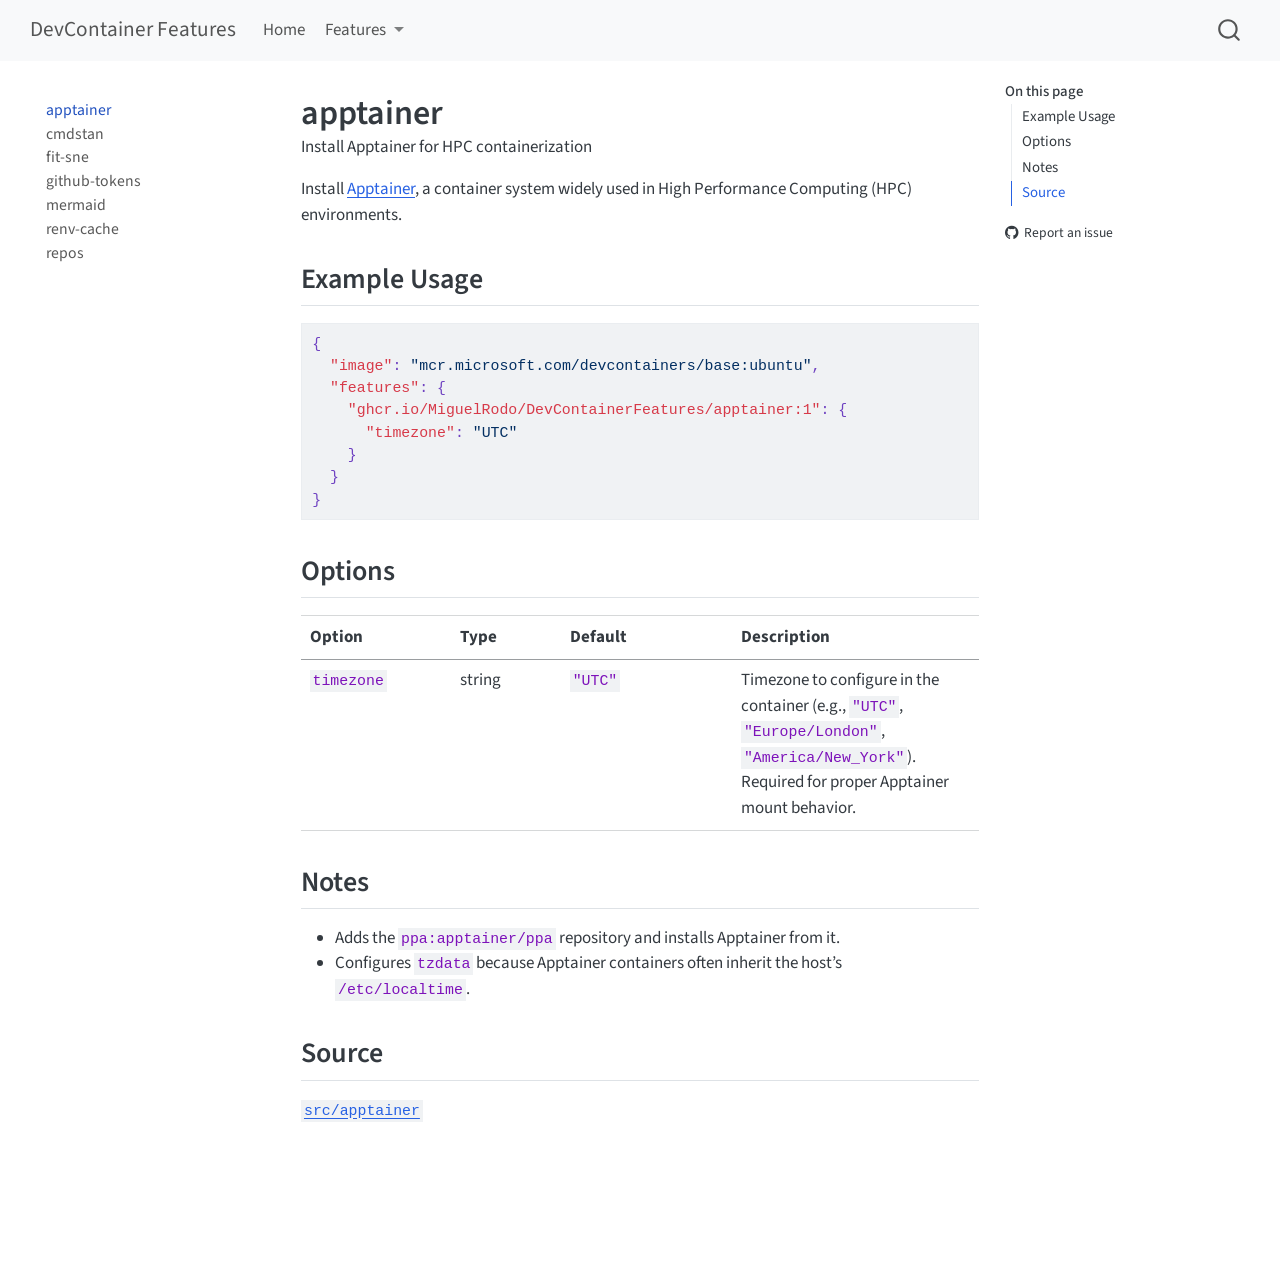
==== features/apptainer.html @ beb5431f "Built site for gh-pages" ====
<!DOCTYPE html>
<html xmlns="http://www.w3.org/1999/xhtml" lang="en" xml:lang="en"><head>

<meta charset="utf-8">
<meta name="generator" content="quarto-1.9.37">

<meta name="viewport" content="width=device-width, initial-scale=1.0, user-scalable=yes">

<meta name="description" content="Install Apptainer for HPC containerization">

<title>apptainer – DevContainer Features</title>
<style>
/* Default styles provided by pandoc.
** See https://pandoc.org/MANUAL.html#variables-for-html for config info.
*/
code{white-space: pre-wrap;}
span.smallcaps{font-variant: small-caps;}
div.columns{display: flex; gap: min(4vw, 1.5em);}
div.column{flex: auto; overflow-x: auto;}
div.hanging-indent{margin-left: 1.5em; text-indent: -1.5em;}
ul.task-list{list-style: none;}
ul.task-list li input[type="checkbox"] {
  width: 0.8em;
  margin: 0 0.8em 0.2em -1em; /* quarto-specific, see https://github.com/quarto-dev/quarto-cli/issues/4556 */ 
  vertical-align: middle;
}
/* CSS for syntax highlighting */
html { -webkit-text-size-adjust: 100%; }
pre > code.sourceCode { white-space: pre; position: relative; }
pre > code.sourceCode > span { display: inline-block; line-height: 1.25; }
pre > code.sourceCode > span:empty { height: 1.2em; }
.sourceCode { overflow: visible; }
code.sourceCode > span { color: inherit; text-decoration: inherit; }
div.sourceCode { margin: 1em 0; }
pre.sourceCode { margin: 0; }
@media screen {
div.sourceCode { overflow: auto; }
}
@media print {
pre > code.sourceCode { white-space: pre-wrap; }
pre > code.sourceCode > span { text-indent: -5em; padding-left: 5em; }
}
pre.numberSource code
  { counter-reset: source-line 0; }
pre.numberSource code > span
  { position: relative; left: -4em; counter-increment: source-line; }
pre.numberSource code > span > a:first-child::before
  { content: counter(source-line);
    position: relative; left: -1em; text-align: right; vertical-align: baseline;
    border: none; display: inline-block;
    -webkit-touch-callout: none; -webkit-user-select: none;
    -khtml-user-select: none; -moz-user-select: none;
    -ms-user-select: none; user-select: none;
    padding: 0 4px; width: 4em;
  }
pre.numberSource { margin-left: 3em;  padding-left: 4px; }
div.sourceCode
  {   }
@media screen {
pre > code.sourceCode > span > a:first-child::before { text-decoration: underline; }
}
</style>


<script src="../site_libs/quarto-nav/quarto-nav.js"></script>
<script src="../site_libs/quarto-nav/headroom.min.js"></script>
<script src="../site_libs/clipboard/clipboard.min.js"></script>
<script src="../site_libs/quarto-search/autocomplete.umd.js"></script>
<script src="../site_libs/quarto-search/fuse.min.js"></script>
<script src="../site_libs/quarto-search/quarto-search.js"></script>
<meta name="quarto:offset" content="../">
<script src="../site_libs/quarto-html/quarto.js" type="module"></script>
<script src="../site_libs/quarto-html/tabsets/tabsets.js" type="module"></script>
<script src="../site_libs/quarto-html/popper.min.js"></script>
<script src="../site_libs/quarto-html/tippy.umd.min.js"></script>
<script src="../site_libs/quarto-html/anchor.min.js"></script>
<link href="../site_libs/quarto-html/tippy.css" rel="stylesheet">
<link href="../site_libs/quarto-html/quarto-syntax-highlighting-acf12a64177840b8d86f2d4f01b2e9fb.css" rel="stylesheet" id="quarto-text-highlighting-styles">
<script src="../site_libs/bootstrap/bootstrap.min.js"></script>
<link href="../site_libs/bootstrap/bootstrap-icons.css" rel="stylesheet">
<link href="../site_libs/bootstrap/bootstrap-faddd3e26d9eeda0553b794fd8c35b5b.min.css" rel="stylesheet" append-hash="true" id="quarto-bootstrap" data-mode="light">
<script id="quarto-search-options" type="application/json">{
  "location": "navbar",
  "copy-button": false,
  "collapse-after": 3,
  "panel-placement": "end",
  "type": "overlay",
  "limit": 50,
  "keyboard-shortcut": [
    "f",
    "/",
    "s"
  ],
  "show-item-context": false,
  "language": {
    "search-no-results-text": "No results",
    "search-matching-documents-text": "matching documents",
    "search-copy-link-title": "Copy link to search",
    "search-hide-matches-text": "Hide additional matches",
    "search-more-match-text": "more match in this document",
    "search-more-matches-text": "more matches in this document",
    "search-clear-button-title": "Clear",
    "search-text-placeholder": "",
    "search-detached-cancel-button-title": "Cancel",
    "search-submit-button-title": "Submit",
    "search-label": "Search"
  }
}</script>


</head>

<body class="nav-sidebar floating nav-fixed quarto-light">

<div id="quarto-search-results"></div>
  <header id="quarto-header" class="headroom fixed-top">
    <nav class="navbar navbar-expand-lg " data-bs-theme="dark">
      <div class="navbar-container container-fluid">
      <div class="navbar-brand-container mx-auto">
    <a class="navbar-brand" href="../index.html">
    <span class="navbar-title">DevContainer Features</span>
    </a>
  </div>
            <div id="quarto-search" class="" title="Search"></div>
          <button class="navbar-toggler" type="button" data-bs-toggle="collapse" data-bs-target="#navbarCollapse" aria-controls="navbarCollapse" role="menu" aria-expanded="false" aria-label="Toggle navigation" onclick="if (window.quartoToggleHeadroom) { window.quartoToggleHeadroom(); }">
  <span class="navbar-toggler-icon"></span>
</button>
          <div class="collapse navbar-collapse" id="navbarCollapse">
            <ul class="navbar-nav navbar-nav-scroll me-auto">
  <li class="nav-item">
    <a class="nav-link" href="../index.html"> 
<span class="menu-text">Home</span></a>
  </li>  
  <li class="nav-item dropdown ">
    <a class="nav-link dropdown-toggle" href="#" id="nav-menu-features" role="link" data-bs-toggle="dropdown" aria-expanded="false">
 <span class="menu-text">Features</span>
    </a>
    <ul class="dropdown-menu" aria-labelledby="nav-menu-features">    
        <li>
    <a class="dropdown-item" href="../features/apptainer.html">
 <span class="dropdown-text">apptainer</span></a>
  </li>  
        <li>
    <a class="dropdown-item" href="../features/cmdstan.html">
 <span class="dropdown-text">cmdstan</span></a>
  </li>  
        <li>
    <a class="dropdown-item" href="../features/fit-sne.html">
 <span class="dropdown-text">fit-sne</span></a>
  </li>  
        <li>
    <a class="dropdown-item" href="../features/github-tokens.html">
 <span class="dropdown-text">github-tokens</span></a>
  </li>  
        <li>
    <a class="dropdown-item" href="../features/mermaid.html">
 <span class="dropdown-text">mermaid</span></a>
  </li>  
        <li>
    <a class="dropdown-item" href="../features/renv-cache.html">
 <span class="dropdown-text">renv-cache</span></a>
  </li>  
        <li>
    <a class="dropdown-item" href="../features/repos.html">
 <span class="dropdown-text">repos</span></a>
  </li>  
    </ul>
  </li>
</ul>
          </div> <!-- /navcollapse -->
            <div class="quarto-navbar-tools">
</div>
      </div> <!-- /container-fluid -->
    </nav>
  <nav class="quarto-secondary-nav">
    <div class="container-fluid d-flex">
      <button type="button" class="quarto-btn-toggle btn" data-bs-toggle="collapse" role="button" data-bs-target=".quarto-sidebar-collapse-item" aria-controls="quarto-sidebar" aria-expanded="false" aria-label="Toggle sidebar navigation" onclick="if (window.quartoToggleHeadroom) { window.quartoToggleHeadroom(); }">
        <i class="bi bi-layout-text-sidebar-reverse"></i>
      </button>
        <nav class="quarto-page-breadcrumbs" aria-label="breadcrumb"><ol class="breadcrumb"><li class="breadcrumb-item"><a href="../features/apptainer.html">apptainer</a></li></ol></nav>
        <a class="flex-grow-1" role="navigation" data-bs-toggle="collapse" data-bs-target=".quarto-sidebar-collapse-item" aria-controls="quarto-sidebar" aria-expanded="false" aria-label="Toggle sidebar navigation" onclick="if (window.quartoToggleHeadroom) { window.quartoToggleHeadroom(); }">      
        </a>
    </div>
  </nav>
</header>
<!-- content -->
<div id="quarto-content" class="quarto-container page-columns page-rows-contents page-layout-article page-navbar">
<!-- sidebar -->
  <nav id="quarto-sidebar" class="sidebar collapse collapse-horizontal quarto-sidebar-collapse-item sidebar-navigation floating overflow-auto">
    <div class="sidebar-menu-container"> 
    <ul class="list-unstyled mt-1">
        <li class="sidebar-item">
  <div class="sidebar-item-container"> 
  <a href="../features/apptainer.html" class="sidebar-item-text sidebar-link active">
 <span class="menu-text">apptainer</span></a>
  </div>
</li>
        <li class="sidebar-item">
  <div class="sidebar-item-container"> 
  <a href="../features/cmdstan.html" class="sidebar-item-text sidebar-link">
 <span class="menu-text">cmdstan</span></a>
  </div>
</li>
        <li class="sidebar-item">
  <div class="sidebar-item-container"> 
  <a href="../features/fit-sne.html" class="sidebar-item-text sidebar-link">
 <span class="menu-text">fit-sne</span></a>
  </div>
</li>
        <li class="sidebar-item">
  <div class="sidebar-item-container"> 
  <a href="../features/github-tokens.html" class="sidebar-item-text sidebar-link">
 <span class="menu-text">github-tokens</span></a>
  </div>
</li>
        <li class="sidebar-item">
  <div class="sidebar-item-container"> 
  <a href="../features/mermaid.html" class="sidebar-item-text sidebar-link">
 <span class="menu-text">mermaid</span></a>
  </div>
</li>
        <li class="sidebar-item">
  <div class="sidebar-item-container"> 
  <a href="../features/renv-cache.html" class="sidebar-item-text sidebar-link">
 <span class="menu-text">renv-cache</span></a>
  </div>
</li>
        <li class="sidebar-item">
  <div class="sidebar-item-container"> 
  <a href="../features/repos.html" class="sidebar-item-text sidebar-link">
 <span class="menu-text">repos</span></a>
  </div>
</li>
    </ul>
    </div>
</nav>
<div id="quarto-sidebar-glass" class="quarto-sidebar-collapse-item" data-bs-toggle="collapse" data-bs-target=".quarto-sidebar-collapse-item"></div>
<!-- margin-sidebar -->
    <div id="quarto-margin-sidebar" class="sidebar margin-sidebar">
        <nav id="TOC" role="doc-toc" class="toc-active">
    <h2 id="toc-title">On this page</h2>
   
  <ul>
  <li><a href="#example-usage" id="toc-example-usage" class="nav-link active" data-scroll-target="#example-usage">Example Usage</a></li>
  <li><a href="#options" id="toc-options" class="nav-link" data-scroll-target="#options">Options</a></li>
  <li><a href="#notes" id="toc-notes" class="nav-link" data-scroll-target="#notes">Notes</a></li>
  <li><a href="#source" id="toc-source" class="nav-link" data-scroll-target="#source">Source</a></li>
  </ul>
<div class="toc-actions"><ul><li><a href="https://github.com/MiguelRodo/DevContainerFeatures/issues/new" class="toc-action"><i class="bi bi-github"></i>Report an issue</a></li></ul></div></nav>
    </div>
<!-- main -->
<main class="content" id="quarto-document-content">

<header id="title-block-header" class="quarto-title-block default">
<div class="quarto-title">
<h1 class="title">apptainer</h1>
</div>

<div>
  <div class="description">
    Install Apptainer for HPC containerization
  </div>
</div>


<div class="quarto-title-meta">

    
  
    
  </div>
  


</header>


<p>Install <a href="https://apptainer.org/">Apptainer</a>, a container system widely used in High Performance Computing (HPC) environments.</p>
<section id="example-usage" class="level2">
<h2 class="anchored" data-anchor-id="example-usage">Example Usage</h2>
<div class="code-copy-outer-scaffold"><div class="sourceCode" id="cb1"><pre class="sourceCode json code-with-copy"><code class="sourceCode json"><span id="cb1-1"><a href="#cb1-1" aria-hidden="true" tabindex="-1"></a><span class="fu">{</span></span>
<span id="cb1-2"><a href="#cb1-2" aria-hidden="true" tabindex="-1"></a>  <span class="dt">"image"</span><span class="fu">:</span> <span class="st">"mcr.microsoft.com/devcontainers/base:ubuntu"</span><span class="fu">,</span></span>
<span id="cb1-3"><a href="#cb1-3" aria-hidden="true" tabindex="-1"></a>  <span class="dt">"features"</span><span class="fu">:</span> <span class="fu">{</span></span>
<span id="cb1-4"><a href="#cb1-4" aria-hidden="true" tabindex="-1"></a>    <span class="dt">"ghcr.io/MiguelRodo/DevContainerFeatures/apptainer:1"</span><span class="fu">:</span> <span class="fu">{</span></span>
<span id="cb1-5"><a href="#cb1-5" aria-hidden="true" tabindex="-1"></a>      <span class="dt">"timezone"</span><span class="fu">:</span> <span class="st">"UTC"</span></span>
<span id="cb1-6"><a href="#cb1-6" aria-hidden="true" tabindex="-1"></a>    <span class="fu">}</span></span>
<span id="cb1-7"><a href="#cb1-7" aria-hidden="true" tabindex="-1"></a>  <span class="fu">}</span></span>
<span id="cb1-8"><a href="#cb1-8" aria-hidden="true" tabindex="-1"></a><span class="fu">}</span></span></code></pre></div><button title="Copy to Clipboard" class="code-copy-button"><i class="bi"></i></button></div>
</section>
<section id="options" class="level2">
<h2 class="anchored" data-anchor-id="options">Options</h2>
<table class="caption-top table">
<colgroup>
<col style="width: 22%">
<col style="width: 16%">
<col style="width: 25%">
<col style="width: 36%">
</colgroup>
<thead>
<tr class="header">
<th>Option</th>
<th>Type</th>
<th>Default</th>
<th>Description</th>
</tr>
</thead>
<tbody>
<tr class="odd">
<td><code>timezone</code></td>
<td>string</td>
<td><code>"UTC"</code></td>
<td>Timezone to configure in the container (e.g., <code>"UTC"</code>, <code>"Europe/London"</code>, <code>"America/New_York"</code>). Required for proper Apptainer mount behavior.</td>
</tr>
</tbody>
</table>
</section>
<section id="notes" class="level2">
<h2 class="anchored" data-anchor-id="notes">Notes</h2>
<ul>
<li>Adds the <code>ppa:apptainer/ppa</code> repository and installs Apptainer from it.</li>
<li>Configures <code>tzdata</code> because Apptainer containers often inherit the host’s <code>/etc/localtime</code>.</li>
</ul>
</section>
<section id="source" class="level2">
<h2 class="anchored" data-anchor-id="source">Source</h2>
<p><a href="https://github.com/MiguelRodo/DevContainerFeatures/tree/main/src/apptainer"><code>src/apptainer</code></a></p>


</section>

</main> <!-- /main -->
<script id="quarto-html-after-body" type="application/javascript">
  window.document.addEventListener("DOMContentLoaded", function (event) {
    const icon = "";
    const anchorJS = new window.AnchorJS();
    anchorJS.options = {
      placement: 'right',
      icon: icon
    };
    anchorJS.add('.anchored');
    const isCodeAnnotation = (el) => {
      for (const clz of el.classList) {
        if (clz.startsWith('code-annotation-')) {                     
          return true;
        }
      }
      return false;
    }
    const onCopySuccess = function(e) {
      // button target
      const button = e.trigger;
      // don't keep focus
      button.blur();
      // flash "checked"
      button.classList.add('code-copy-button-checked');
      var currentTitle = button.getAttribute("title");
      button.setAttribute("title", "Copied!");
      let tooltip;
      if (window.bootstrap) {
        button.setAttribute("data-bs-toggle", "tooltip");
        button.setAttribute("data-bs-placement", "left");
        button.setAttribute("data-bs-title", "Copied!");
        tooltip = new bootstrap.Tooltip(button, 
          { trigger: "manual", 
            customClass: "code-copy-button-tooltip",
            offset: [0, -8]});
        tooltip.show();    
      }
      setTimeout(function() {
        if (tooltip) {
          tooltip.hide();
          button.removeAttribute("data-bs-title");
          button.removeAttribute("data-bs-toggle");
          button.removeAttribute("data-bs-placement");
        }
        button.setAttribute("title", currentTitle);
        button.classList.remove('code-copy-button-checked');
      }, 1000);
      // clear code selection
      e.clearSelection();
    }
    const getTextToCopy = function(trigger) {
      const outerScaffold = trigger.parentElement.cloneNode(true);
      const codeEl = outerScaffold.querySelector('code');
      for (const childEl of codeEl.children) {
        if (isCodeAnnotation(childEl)) {
          childEl.remove();
        }
      }
      return codeEl.innerText;
    }
    const clipboard = new window.ClipboardJS('.code-copy-button:not([data-in-quarto-modal])', {
      text: getTextToCopy
    });
    clipboard.on('success', onCopySuccess);
    if (window.document.getElementById('quarto-embedded-source-code-modal')) {
      const clipboardModal = new window.ClipboardJS('.code-copy-button[data-in-quarto-modal]', {
        text: getTextToCopy,
        container: window.document.getElementById('quarto-embedded-source-code-modal')
      });
      clipboardModal.on('success', onCopySuccess);
    }
      var localhostRegex = new RegExp(/^(?:http|https):\/\/localhost\:?[0-9]*\//);
      var mailtoRegex = new RegExp(/^mailto:/);
        var filterRegex = new RegExp("https:\/\/MiguelRodo\.github\.io\/DevContainerFeatures\/");
      var isInternal = (href) => {
          return filterRegex.test(href) || localhostRegex.test(href) || mailtoRegex.test(href);
      }
      // Inspect non-navigation links and adorn them if external
     var links = window.document.querySelectorAll('a[href]:not(.nav-link):not(.navbar-brand):not(.toc-action):not(.sidebar-link):not(.sidebar-item-toggle):not(.pagination-link):not(.no-external):not([aria-hidden]):not(.dropdown-item):not(.quarto-navigation-tool):not(.about-link)');
      for (var i=0; i<links.length; i++) {
        const link = links[i];
        if (!isInternal(link.href)) {
          // undo the damage that might have been done by quarto-nav.js in the case of
          // links that we want to consider external
          if (link.dataset.originalHref !== undefined) {
            link.href = link.dataset.originalHref;
          }
        }
      }
    function tippyHover(el, contentFn, onTriggerFn, onUntriggerFn) {
      const config = {
        allowHTML: true,
        maxWidth: 500,
        delay: 100,
        arrow: false,
        appendTo: function(el) {
            return el.parentElement;
        },
        interactive: true,
        interactiveBorder: 10,
        theme: 'quarto',
        placement: 'bottom-start',
      };
      if (contentFn) {
        config.content = contentFn;
      }
      if (onTriggerFn) {
        config.onTrigger = onTriggerFn;
      }
      if (onUntriggerFn) {
        config.onUntrigger = onUntriggerFn;
      }
      window.tippy(el, config); 
    }
    const noterefs = window.document.querySelectorAll('a[role="doc-noteref"]');
    for (var i=0; i<noterefs.length; i++) {
      const ref = noterefs[i];
      tippyHover(ref, function() {
        // use id or data attribute instead here
        let href = ref.getAttribute('data-footnote-href') || ref.getAttribute('href');
        try { href = new URL(href).hash; } catch {}
        const id = href.replace(/^#\/?/, "");
        const note = window.document.getElementById(id);
        if (note) {
          return note.innerHTML;
        } else {
          return "";
        }
      });
    }
    const xrefs = window.document.querySelectorAll('a.quarto-xref');
    const processXRef = (id, note) => {
      // Strip column container classes
      const stripColumnClz = (el) => {
        el.classList.remove("page-full", "page-columns");
        if (el.children) {
          for (const child of el.children) {
            stripColumnClz(child);
          }
        }
      }
      stripColumnClz(note)
      if (id === null || id.startsWith('sec-')) {
        // Special case sections, only their first couple elements
        const container = document.createElement("div");
        if (note.children && note.children.length > 2) {
          container.appendChild(note.children[0].cloneNode(true));
          for (let i = 1; i < note.children.length; i++) {
            const child = note.children[i];
            if (child.tagName === "P" && child.innerText === "") {
              continue;
            } else {
              container.appendChild(child.cloneNode(true));
              break;
            }
          }
          if (window.Quarto?.typesetMath) {
            window.Quarto.typesetMath(container);
          }
          return container.innerHTML
        } else {
          if (window.Quarto?.typesetMath) {
            window.Quarto.typesetMath(note);
          }
          return note.innerHTML;
        }
      } else {
        // Remove any anchor links if they are present
        const anchorLink = note.querySelector('a.anchorjs-link');
        if (anchorLink) {
          anchorLink.remove();
        }
        if (window.Quarto?.typesetMath) {
          window.Quarto.typesetMath(note);
        }
        if (note.classList.contains("callout")) {
          return note.outerHTML;
        } else {
          return note.innerHTML;
        }
      }
    }
    for (var i=0; i<xrefs.length; i++) {
      const xref = xrefs[i];
      tippyHover(xref, undefined, function(instance) {
        instance.disable();
        let url = xref.getAttribute('href');
        let hash = undefined; 
        if (url.startsWith('#')) {
          hash = url;
        } else {
          try { hash = new URL(url).hash; } catch {}
        }
        if (hash) {
          const id = hash.replace(/^#\/?/, "");
          const note = window.document.getElementById(id);
          if (note !== null) {
            try {
              const html = processXRef(id, note.cloneNode(true));
              instance.setContent(html);
            } finally {
              instance.enable();
              instance.show();
            }
          } else {
            // See if we can fetch this
            fetch(url.split('#')[0])
            .then(res => res.text())
            .then(html => {
              const parser = new DOMParser();
              const htmlDoc = parser.parseFromString(html, "text/html");
              const note = htmlDoc.getElementById(id);
              if (note !== null) {
                const html = processXRef(id, note);
                instance.setContent(html);
              } 
            }).finally(() => {
              instance.enable();
              instance.show();
            });
          }
        } else {
          // See if we can fetch a full url (with no hash to target)
          // This is a special case and we should probably do some content thinning / targeting
          fetch(url)
          .then(res => res.text())
          .then(html => {
            const parser = new DOMParser();
            const htmlDoc = parser.parseFromString(html, "text/html");
            const note = htmlDoc.querySelector('main.content');
            if (note !== null) {
              // This should only happen for chapter cross references
              // (since there is no id in the URL)
              // remove the first header
              if (note.children.length > 0 && note.children[0].tagName === "HEADER") {
                note.children[0].remove();
              }
              const html = processXRef(null, note);
              instance.setContent(html);
            } 
          }).finally(() => {
            instance.enable();
            instance.show();
          });
        }
      }, function(instance) {
      });
    }
        let selectedAnnoteEl;
        const selectorForAnnotation = ( cell, annotation) => {
          let cellAttr = 'data-code-cell="' + cell + '"';
          let lineAttr = 'data-code-annotation="' +  annotation + '"';
          const selector = 'span[' + cellAttr + '][' + lineAttr + ']';
          return selector;
        }
        const selectCodeLines = (annoteEl) => {
          const doc = window.document;
          const targetCell = annoteEl.getAttribute("data-target-cell");
          const targetAnnotation = annoteEl.getAttribute("data-target-annotation");
          const annoteSpan = window.document.querySelector(selectorForAnnotation(targetCell, targetAnnotation));
          const lines = annoteSpan.getAttribute("data-code-lines").split(",");
          const lineIds = lines.map((line) => {
            return targetCell + "-" + line;
          })
          let top = null;
          let height = null;
          let parent = null;
          if (lineIds.length > 0) {
              //compute the position of the single el (top and bottom and make a div)
              const el = window.document.getElementById(lineIds[0]);
              top = el.offsetTop;
              height = el.offsetHeight;
              parent = el.parentElement.parentElement;
            if (lineIds.length > 1) {
              const lastEl = window.document.getElementById(lineIds[lineIds.length - 1]);
              const bottom = lastEl.offsetTop + lastEl.offsetHeight;
              height = bottom - top;
            }
            if (top !== null && height !== null && parent !== null) {
              // cook up a div (if necessary) and position it 
              let div = window.document.getElementById("code-annotation-line-highlight");
              if (div === null) {
                div = window.document.createElement("div");
                div.setAttribute("id", "code-annotation-line-highlight");
                div.style.position = 'absolute';
                parent.appendChild(div);
              }
              div.style.top = top - 2 + "px";
              div.style.height = height + 4 + "px";
              div.style.left = 0;
              let gutterDiv = window.document.getElementById("code-annotation-line-highlight-gutter");
              if (gutterDiv === null) {
                gutterDiv = window.document.createElement("div");
                gutterDiv.setAttribute("id", "code-annotation-line-highlight-gutter");
                gutterDiv.style.position = 'absolute';
                const codeCell = window.document.getElementById(targetCell);
                const gutter = codeCell.querySelector('.code-annotation-gutter');
                gutter.appendChild(gutterDiv);
              }
              gutterDiv.style.top = top - 2 + "px";
              gutterDiv.style.height = height + 4 + "px";
            }
            selectedAnnoteEl = annoteEl;
          }
        };
        const unselectCodeLines = () => {
          const elementsIds = ["code-annotation-line-highlight", "code-annotation-line-highlight-gutter"];
          elementsIds.forEach((elId) => {
            const div = window.document.getElementById(elId);
            if (div) {
              div.remove();
            }
          });
          selectedAnnoteEl = undefined;
        };
          // Handle positioning of the toggle
      window.addEventListener(
        "resize",
        throttle(() => {
          elRect = undefined;
          if (selectedAnnoteEl) {
            selectCodeLines(selectedAnnoteEl);
          }
        }, 10)
      );
      function throttle(fn, ms) {
      let throttle = false;
      let timer;
        return (...args) => {
          if(!throttle) { // first call gets through
              fn.apply(this, args);
              throttle = true;
          } else { // all the others get throttled
              if(timer) clearTimeout(timer); // cancel #2
              timer = setTimeout(() => {
                fn.apply(this, args);
                timer = throttle = false;
              }, ms);
          }
        };
      }
        // Attach click handler to the DT
        const annoteDls = window.document.querySelectorAll('dt[data-target-cell]');
        for (const annoteDlNode of annoteDls) {
          annoteDlNode.addEventListener('click', (event) => {
            const clickedEl = event.target;
            if (clickedEl !== selectedAnnoteEl) {
              unselectCodeLines();
              const activeEl = window.document.querySelector('dt[data-target-cell].code-annotation-active');
              if (activeEl) {
                activeEl.classList.remove('code-annotation-active');
              }
              selectCodeLines(clickedEl);
              clickedEl.classList.add('code-annotation-active');
            } else {
              // Unselect the line
              unselectCodeLines();
              clickedEl.classList.remove('code-annotation-active');
            }
          });
        }
    const findCites = (el) => {
      const parentEl = el.parentElement;
      if (parentEl) {
        const cites = parentEl.dataset.cites;
        if (cites) {
          return {
            el,
            cites: cites.split(' ')
          };
        } else {
          return findCites(el.parentElement)
        }
      } else {
        return undefined;
      }
    };
    var bibliorefs = window.document.querySelectorAll('a[role="doc-biblioref"]');
    for (var i=0; i<bibliorefs.length; i++) {
      const ref = bibliorefs[i];
      const citeInfo = findCites(ref);
      if (citeInfo) {
        tippyHover(citeInfo.el, function() {
          var popup = window.document.createElement('div');
          citeInfo.cites.forEach(function(cite) {
            var citeDiv = window.document.createElement('div');
            citeDiv.classList.add('hanging-indent');
            citeDiv.classList.add('csl-entry');
            var biblioDiv = window.document.getElementById('ref-' + cite);
            if (biblioDiv) {
              citeDiv.innerHTML = biblioDiv.innerHTML;
            }
            popup.appendChild(citeDiv);
          });
          return popup.innerHTML;
        });
      }
    }
  });
  </script>
</div> <!-- /content -->




<footer class="footer"><div class="nav-footer"><div class="nav-footer-center"><div class="toc-actions d-sm-block d-md-none"><ul><li><a href="https://github.com/MiguelRodo/DevContainerFeatures/issues/new" class="toc-action"><i class="bi bi-github"></i>Report an issue</a></li></ul></div></div></div></footer></body></html>
---- site_libs/quarto-html/tippy.css ----
.tippy-box[data-animation=fade][data-state=hidden]{opacity:0}[data-tippy-root]{max-width:calc(100vw - 10px)}.tippy-box{position:relative;background-color:#333;color:#fff;border-radius:4px;font-size:14px;line-height:1.4;white-space:normal;outline:0;transition-property:transform,visibility,opacity}.tippy-box[data-placement^=top]>.tippy-arrow{bottom:0}.tippy-box[data-placement^=top]>.tippy-arrow:before{bottom:-7px;left:0;border-width:8px 8px 0;border-top-color:initial;transform-origin:center top}.tippy-box[data-placement^=bottom]>.tippy-arrow{top:0}.tippy-box[data-placement^=bottom]>.tippy-arrow:before{top:-7px;left:0;border-width:0 8px 8px;border-bottom-color:initial;transform-origin:center bottom}.tippy-box[data-placement^=left]>.tippy-arrow{right:0}.tippy-box[data-placement^=left]>.tippy-arrow:before{border-width:8px 0 8px 8px;border-left-color:initial;right:-7px;transform-origin:center left}.tippy-box[data-placement^=right]>.tippy-arrow{left:0}.tippy-box[data-placement^=right]>.tippy-arrow:before{left:-7px;border-width:8px 8px 8px 0;border-right-color:initial;transform-origin:center right}.tippy-box[data-inertia][data-state=visible]{transition-timing-function:cubic-bezier(.54,1.5,.38,1.11)}.tippy-arrow{width:16px;height:16px;color:#333}.tippy-arrow:before{content:"";position:absolute;border-color:transparent;border-style:solid}.tippy-content{position:relative;padding:5px 9px;z-index:1}
---- site_libs/quarto-html/quarto-syntax-highlighting-acf12a64177840b8d86f2d4f01b2e9fb.css ----
/* quarto syntax highlight colors */
:root {
  --quarto-hl-al-color: #ff5555;
  --quarto-hl-an-color: #6a737d;
  --quarto-hl-at-color: #d73a49;
  --quarto-hl-bn-color: #005cc5;
  --quarto-hl-bu-color: #d73a49;
  --quarto-hl-ch-color: #032f62;
  --quarto-hl-co-color: #6a737d;
  --quarto-hl-cv-color: #6a737d;
  --quarto-hl-cn-color: #005cc5;
  --quarto-hl-cf-color: #d73a49;
  --quarto-hl-dt-color: #d73a49;
  --quarto-hl-dv-color: #005cc5;
  --quarto-hl-do-color: #6a737d;
  --quarto-hl-er-color: #ff5555;
  --quarto-hl-ex-color: #d73a49;
  --quarto-hl-fl-color: #005cc5;
  --quarto-hl-fu-color: #6f42c1;
  --quarto-hl-im-color: #032f62;
  --quarto-hl-in-color: #6a737d;
  --quarto-hl-kw-color: #d73a49;
  --quarto-hl-op-color: #24292e;
  --quarto-hl-pp-color: #d73a49;
  --quarto-hl-re-color: #6a737d;
  --quarto-hl-sc-color: #005cc5;
  --quarto-hl-ss-color: #032f62;
  --quarto-hl-st-color: #032f62;
  --quarto-hl-va-color: #e36209;
  --quarto-hl-vs-color: #032f62;
  --quarto-hl-wa-color: #ff5555;
}

/* other quarto variables */
:root {
  --quarto-font-monospace: SFMono-Regular, Menlo, Monaco, Consolas, "Liberation Mono", "Courier New", monospace;
}

/* syntax highlight based on Pandoc's rules */
pre > code.sourceCode > span {
  color: #24292e;
}

code.sourceCode > span {
  color: #24292e;
}

div.sourceCode,
div.sourceCode pre.sourceCode {
  color: #24292e;
}

/* Normal */
code span {
  color: #24292e;
}

/* Alert */
code span.al {
  font-weight: bold;
  color: #ff5555;
}

/* Annotation */
code span.an {
  color: #6a737d;
}

/* Attribute */
code span.at {
  color: #d73a49;
}

/* BaseN */
code span.bn {
  color: #005cc5;
}

/* BuiltIn */
code span.bu {
  color: #d73a49;
}

/* ControlFlow */
code span.cf {
  color: #d73a49;
}

/* Char */
code span.ch {
  color: #032f62;
}

/* Constant */
code span.cn {
  color: #005cc5;
}

/* Comment */
code span.co {
  color: #6a737d;
}

/* CommentVar */
code span.cv {
  color: #6a737d;
}

/* Documentation */
code span.do {
  color: #6a737d;
}

/* DataType */
code span.dt {
  color: #d73a49;
}

/* DecVal */
code span.dv {
  color: #005cc5;
}

/* Error */
code span.er {
  color: #ff5555;
  text-decoration: underline;
}

/* Extension */
code span.ex {
  font-weight: bold;
  color: #d73a49;
}

/* Float */
code span.fl {
  color: #005cc5;
}

/* Function */
code span.fu {
  color: #6f42c1;
}

/* Import */
code span.im {
  color: #032f62;
}

/* Information */
code span.in {
  color: #6a737d;
}

/* Keyword */
code span.kw {
  color: #d73a49;
}

/* Operator */
code span.op {
  color: #24292e;
}

/* Preprocessor */
code span.pp {
  color: #d73a49;
}

/* RegionMarker */
code span.re {
  color: #6a737d;
}

/* SpecialChar */
code span.sc {
  color: #005cc5;
}

/* SpecialString */
code span.ss {
  color: #032f62;
}

/* String */
code span.st {
  color: #032f62;
}

/* Variable */
code span.va {
  color: #e36209;
}

/* VerbatimString */
code span.vs {
  color: #032f62;
}

/* Warning */
code span.wa {
  color: #ff5555;
}

.prevent-inlining {
  content: "</";
}

/*# sourceMappingURL=e41d78b1f7017e44483b7fefd7a010af.css.map */
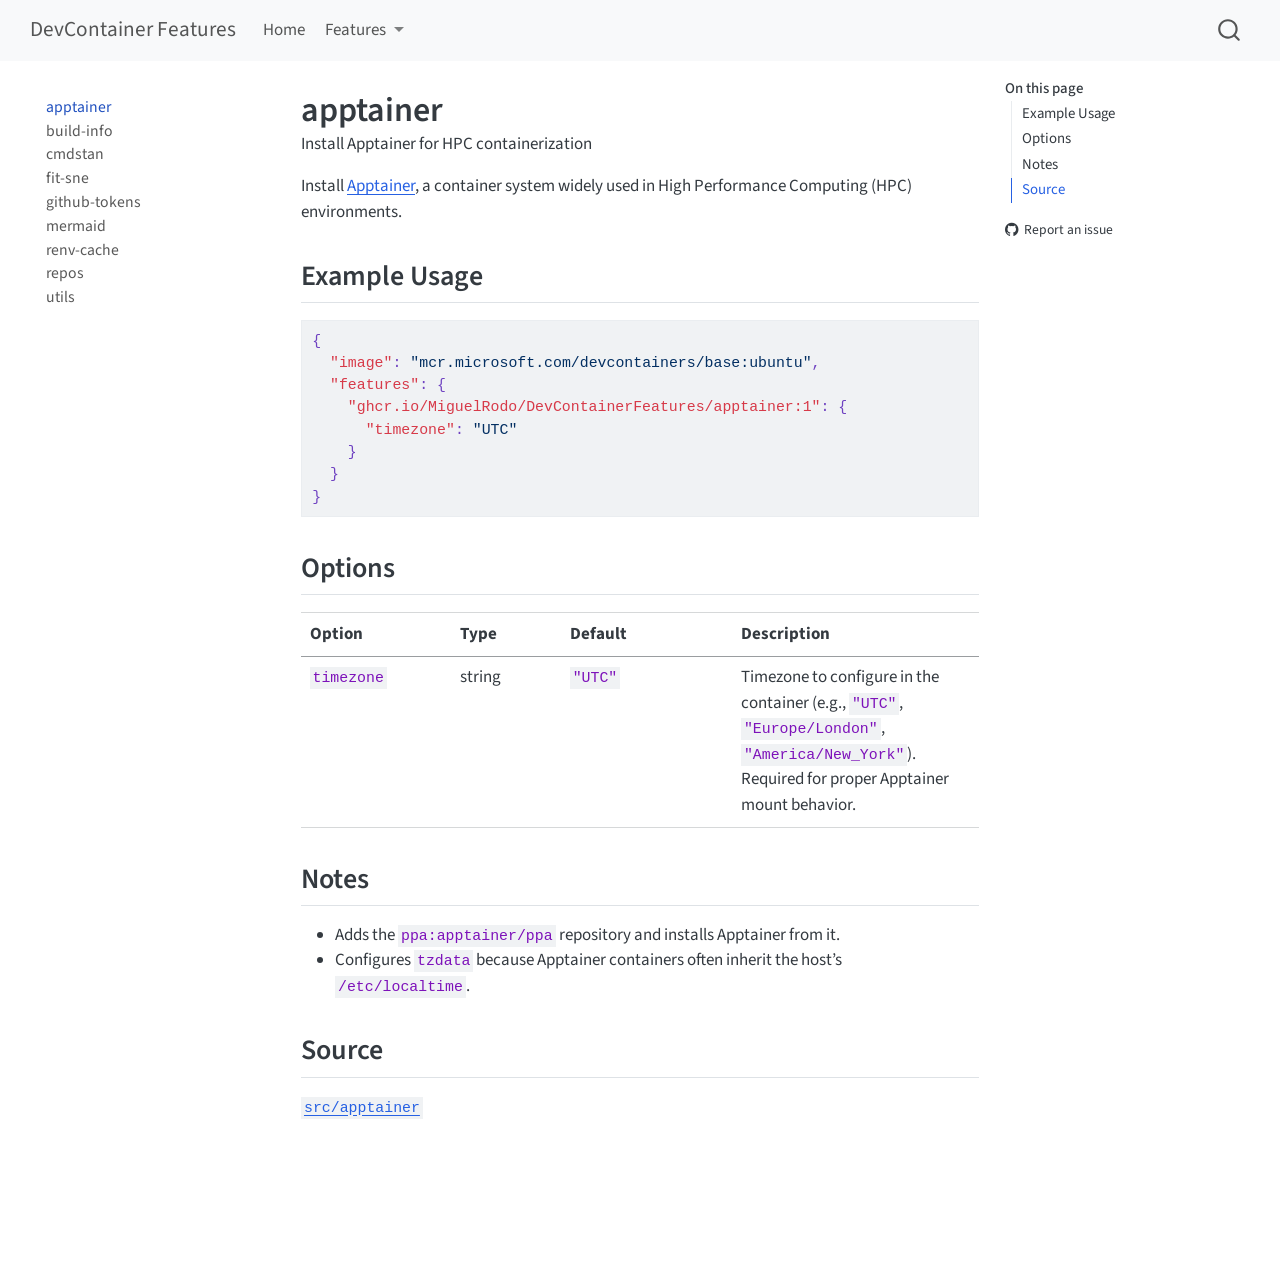
==== commit 30057502: "Built site for gh-pages" ====
--- a/features/apptainer.html
+++ b/features/apptainer.html
@@ -2,7 +2,7 @@
 <html xmlns="http://www.w3.org/1999/xhtml" lang="en" xml:lang="en"><head>
 
 <meta charset="utf-8">
-<meta name="generator" content="quarto-1.9.37">
+<meta name="generator" content="quarto-1.10.18">
 
 <meta name="viewport" content="width=device-width, initial-scale=1.0, user-scalable=yes">
 
@@ -13,10 +13,13 @@
 /* Default styles provided by pandoc.
 ** See https://pandoc.org/MANUAL.html#variables-for-html for config info.
 */
-code{white-space: pre-wrap;}
 span.smallcaps{font-variant: small-caps;}
-div.columns{display: flex; gap: min(4vw, 1.5em);}
-div.column{flex: auto; overflow-x: auto;}
+div.columns{display: flex; gap: 1.5em;}
+div.column{flex: auto;}
+@media screen {
+div.columns{gap: min(4vw, 1.5em);}
+div.column{overflow-x: auto;}
+}
 div.hanging-indent{margin-left: 1.5em; text-indent: -1.5em;}
 ul.task-list{list-style: none;}
 ul.task-list li input[type="checkbox"] {
@@ -75,10 +78,10 @@
 <script src="../site_libs/quarto-html/tippy.umd.min.js"></script>
 <script src="../site_libs/quarto-html/anchor.min.js"></script>
 <link href="../site_libs/quarto-html/tippy.css" rel="stylesheet">
-<link href="../site_libs/quarto-html/quarto-syntax-highlighting-acf12a64177840b8d86f2d4f01b2e9fb.css" rel="stylesheet" id="quarto-text-highlighting-styles">
+<link href="../site_libs/quarto-html/quarto-syntax-highlighting-bb62276ab45c84d9efd712f51ff97b5a.css" rel="stylesheet" id="quarto-text-highlighting-styles">
 <script src="../site_libs/bootstrap/bootstrap.min.js"></script>
 <link href="../site_libs/bootstrap/bootstrap-icons.css" rel="stylesheet">
-<link href="../site_libs/bootstrap/bootstrap-faddd3e26d9eeda0553b794fd8c35b5b.min.css" rel="stylesheet" append-hash="true" id="quarto-bootstrap" data-mode="light">
+<link href="../site_libs/bootstrap/bootstrap-3513e0d32eee5036900be535322458ec.min.css" rel="stylesheet" append-hash="true" id="quarto-bootstrap" data-mode="light">
 <script id="quarto-search-options" type="application/json">{
   "location": "navbar",
   "copy-button": false,
@@ -141,6 +144,10 @@
  <span class="dropdown-text">apptainer</span></a>
   </li>  
         <li>
+    <a class="dropdown-item" href="../features/build-info.html">
+ <span class="dropdown-text">build-info</span></a>
+  </li>  
+        <li>
     <a class="dropdown-item" href="../features/cmdstan.html">
  <span class="dropdown-text">cmdstan</span></a>
   </li>  
@@ -162,7 +169,11 @@
   </li>  
         <li>
     <a class="dropdown-item" href="../features/repos.html">
- <span class="dropdown-text">repos</span></a>
+ <span class="dropdown-text">repos (deprecated)</span></a>
+  </li>  
+        <li>
+    <a class="dropdown-item" href="../features/utils.html">
+ <span class="dropdown-text">utils</span></a>
   </li>  
     </ul>
   </li>
@@ -197,6 +208,12 @@
 </li>
         <li class="sidebar-item">
   <div class="sidebar-item-container"> 
+  <a href="../features/build-info.html" class="sidebar-item-text sidebar-link">
+ <span class="menu-text">build-info</span></a>
+  </div>
+</li>
+        <li class="sidebar-item">
+  <div class="sidebar-item-container"> 
   <a href="../features/cmdstan.html" class="sidebar-item-text sidebar-link">
  <span class="menu-text">cmdstan</span></a>
   </div>
@@ -229,6 +246,12 @@
   <div class="sidebar-item-container"> 
   <a href="../features/repos.html" class="sidebar-item-text sidebar-link">
  <span class="menu-text">repos</span></a>
+  </div>
+</li>
+        <li class="sidebar-item">
+  <div class="sidebar-item-container"> 
+  <a href="../features/utils.html" class="sidebar-item-text sidebar-link">
+ <span class="menu-text">utils</span></a>
   </div>
 </li>
     </ul>
--- a/site_libs/quarto-html/quarto-syntax-highlighting-bb62276ab45c84d9efd712f51ff97b5a.css
+++ b/site_libs/quarto-html/quarto-syntax-highlighting-bb62276ab45c84d9efd712f51ff97b5a.css
@@ -0,0 +1,210 @@
+/* quarto syntax highlight colors */
+:root {
+  --quarto-hl-al-color: #ff5555;
+  --quarto-hl-an-color: #6a737d;
+  --quarto-hl-at-color: #d73a49;
+  --quarto-hl-bn-color: #005cc5;
+  --quarto-hl-bu-color: #d73a49;
+  --quarto-hl-ch-color: #032f62;
+  --quarto-hl-co-color: #6a737d;
+  --quarto-hl-cv-color: #6a737d;
+  --quarto-hl-cn-color: #005cc5;
+  --quarto-hl-cf-color: #d73a49;
+  --quarto-hl-dt-color: #d73a49;
+  --quarto-hl-dv-color: #005cc5;
+  --quarto-hl-do-color: #6a737d;
+  --quarto-hl-er-color: #ff5555;
+  --quarto-hl-ex-color: #d73a49;
+  --quarto-hl-fl-color: #005cc5;
+  --quarto-hl-fu-color: #6f42c1;
+  --quarto-hl-im-color: #032f62;
+  --quarto-hl-in-color: #6a737d;
+  --quarto-hl-kw-color: #d73a49;
+  --quarto-hl-op-color: #24292e;
+  --quarto-hl-pp-color: #d73a49;
+  --quarto-hl-re-color: #6a737d;
+  --quarto-hl-sc-color: #005cc5;
+  --quarto-hl-ss-color: #032f62;
+  --quarto-hl-st-color: #032f62;
+  --quarto-hl-va-color: #e36209;
+  --quarto-hl-vs-color: #032f62;
+  --quarto-hl-wa-color: #ff5555;
+}
+
+/* other quarto variables */
+:root {
+  --quarto-font-monospace: SFMono-Regular, Menlo, Monaco, Consolas, "Liberation Mono", "Courier New", monospace;
+}
+
+/* syntax highlight based on Pandoc's rules */
+pre > code.sourceCode > span {
+  color: #24292e;
+}
+
+code.sourceCode > span {
+  color: #24292e;
+}
+
+div.sourceCode,
+div.sourceCode pre.sourceCode {
+  color: #24292e;
+}
+
+/* Normal */
+code span {
+  color: #24292e;
+}
+
+/* Alert */
+code span.al {
+  font-weight: bold;
+  color: #ff5555;
+}
+
+/* Annotation */
+code span.an {
+  color: #6a737d;
+}
+
+/* Attribute */
+code span.at {
+  color: #d73a49;
+}
+
+/* BaseN */
+code span.bn {
+  color: #005cc5;
+}
+
+/* BuiltIn */
+code span.bu {
+  color: #d73a49;
+}
+
+/* ControlFlow */
+code span.cf {
+  color: #d73a49;
+}
+
+/* Char */
+code span.ch {
+  color: #032f62;
+}
+
+/* Constant */
+code span.cn {
+  color: #005cc5;
+}
+
+/* Comment */
+code span.co {
+  color: #6a737d;
+}
+
+/* CommentVar */
+code span.cv {
+  color: #6a737d;
+}
+
+/* Documentation */
+code span.do {
+  color: #6a737d;
+}
+
+/* DataType */
+code span.dt {
+  color: #d73a49;
+}
+
+/* DecVal */
+code span.dv {
+  color: #005cc5;
+}
+
+/* Error */
+code span.er {
+  color: #ff5555;
+  text-decoration: underline;
+}
+
+/* Extension */
+code span.ex {
+  font-weight: bold;
+  color: #d73a49;
+}
+
+/* Float */
+code span.fl {
+  color: #005cc5;
+}
+
+/* Function */
+code span.fu {
+  color: #6f42c1;
+}
+
+/* Import */
+code span.im {
+  color: #032f62;
+}
+
+/* Information */
+code span.in {
+  color: #6a737d;
+}
+
+/* Keyword */
+code span.kw {
+  color: #d73a49;
+}
+
+/* Operator */
+code span.op {
+  color: #24292e;
+}
+
+/* Preprocessor */
+code span.pp {
+  color: #d73a49;
+}
+
+/* RegionMarker */
+code span.re {
+  color: #6a737d;
+}
+
+/* SpecialChar */
+code span.sc {
+  color: #005cc5;
+}
+
+/* SpecialString */
+code span.ss {
+  color: #032f62;
+}
+
+/* String */
+code span.st {
+  color: #032f62;
+}
+
+/* Variable */
+code span.va {
+  color: #e36209;
+}
+
+/* VerbatimString */
+code span.vs {
+  color: #032f62;
+}
+
+/* Warning */
+code span.wa {
+  color: #ff5555;
+}
+
+.prevent-inlining {
+  content: "</";
+}
+
+/*# sourceMappingURL=9fff47f1860eaa1c7b80d8cbc12525ed.css.map */
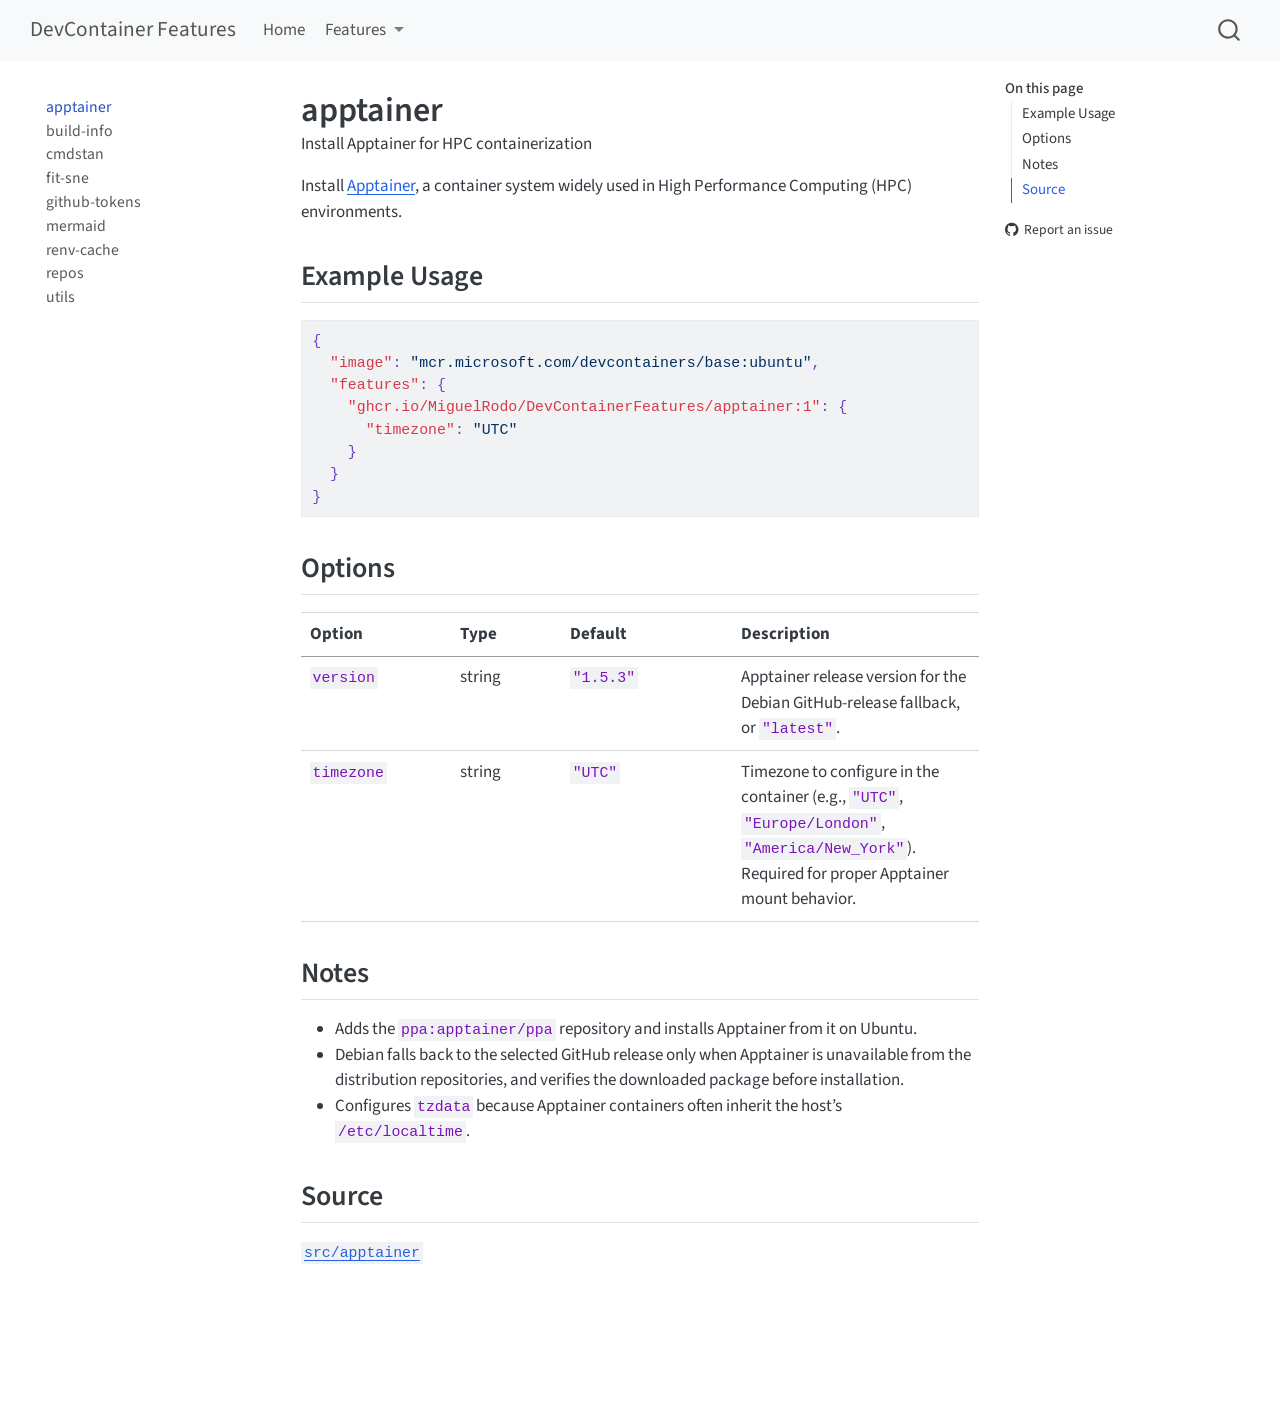
==== commit 6962d906: "Built site for gh-pages" ====
--- a/features/apptainer.html
+++ b/features/apptainer.html
@@ -81,7 +81,7 @@
 <link href="../site_libs/quarto-html/quarto-syntax-highlighting-bb62276ab45c84d9efd712f51ff97b5a.css" rel="stylesheet" id="quarto-text-highlighting-styles">
 <script src="../site_libs/bootstrap/bootstrap.min.js"></script>
 <link href="../site_libs/bootstrap/bootstrap-icons.css" rel="stylesheet">
-<link href="../site_libs/bootstrap/bootstrap-3513e0d32eee5036900be535322458ec.min.css" rel="stylesheet" append-hash="true" id="quarto-bootstrap" data-mode="light">
+<link href="../site_libs/bootstrap/bootstrap-2e3c3e6b6942b69ade587f612ecdfdd0.min.css" rel="stylesheet" append-hash="true" id="quarto-bootstrap" data-mode="light">
 <script id="quarto-search-options" type="application/json">{
   "location": "navbar",
   "copy-button": false,
@@ -329,6 +329,12 @@
 </thead>
 <tbody>
 <tr class="odd">
+<td><code>version</code></td>
+<td>string</td>
+<td><code>"1.5.3"</code></td>
+<td>Apptainer release version for the Debian GitHub-release fallback, or <code>"latest"</code>.</td>
+</tr>
+<tr class="even">
 <td><code>timezone</code></td>
 <td>string</td>
 <td><code>"UTC"</code></td>
@@ -340,7 +346,8 @@
 <section id="notes" class="level2">
 <h2 class="anchored" data-anchor-id="notes">Notes</h2>
 <ul>
-<li>Adds the <code>ppa:apptainer/ppa</code> repository and installs Apptainer from it.</li>
+<li>Adds the <code>ppa:apptainer/ppa</code> repository and installs Apptainer from it on Ubuntu.</li>
+<li>Debian falls back to the selected GitHub release only when Apptainer is unavailable from the distribution repositories, and verifies the downloaded package before installation.</li>
 <li>Configures <code>tzdata</code> because Apptainer containers often inherit the host’s <code>/etc/localtime</code>.</li>
 </ul>
 </section>
